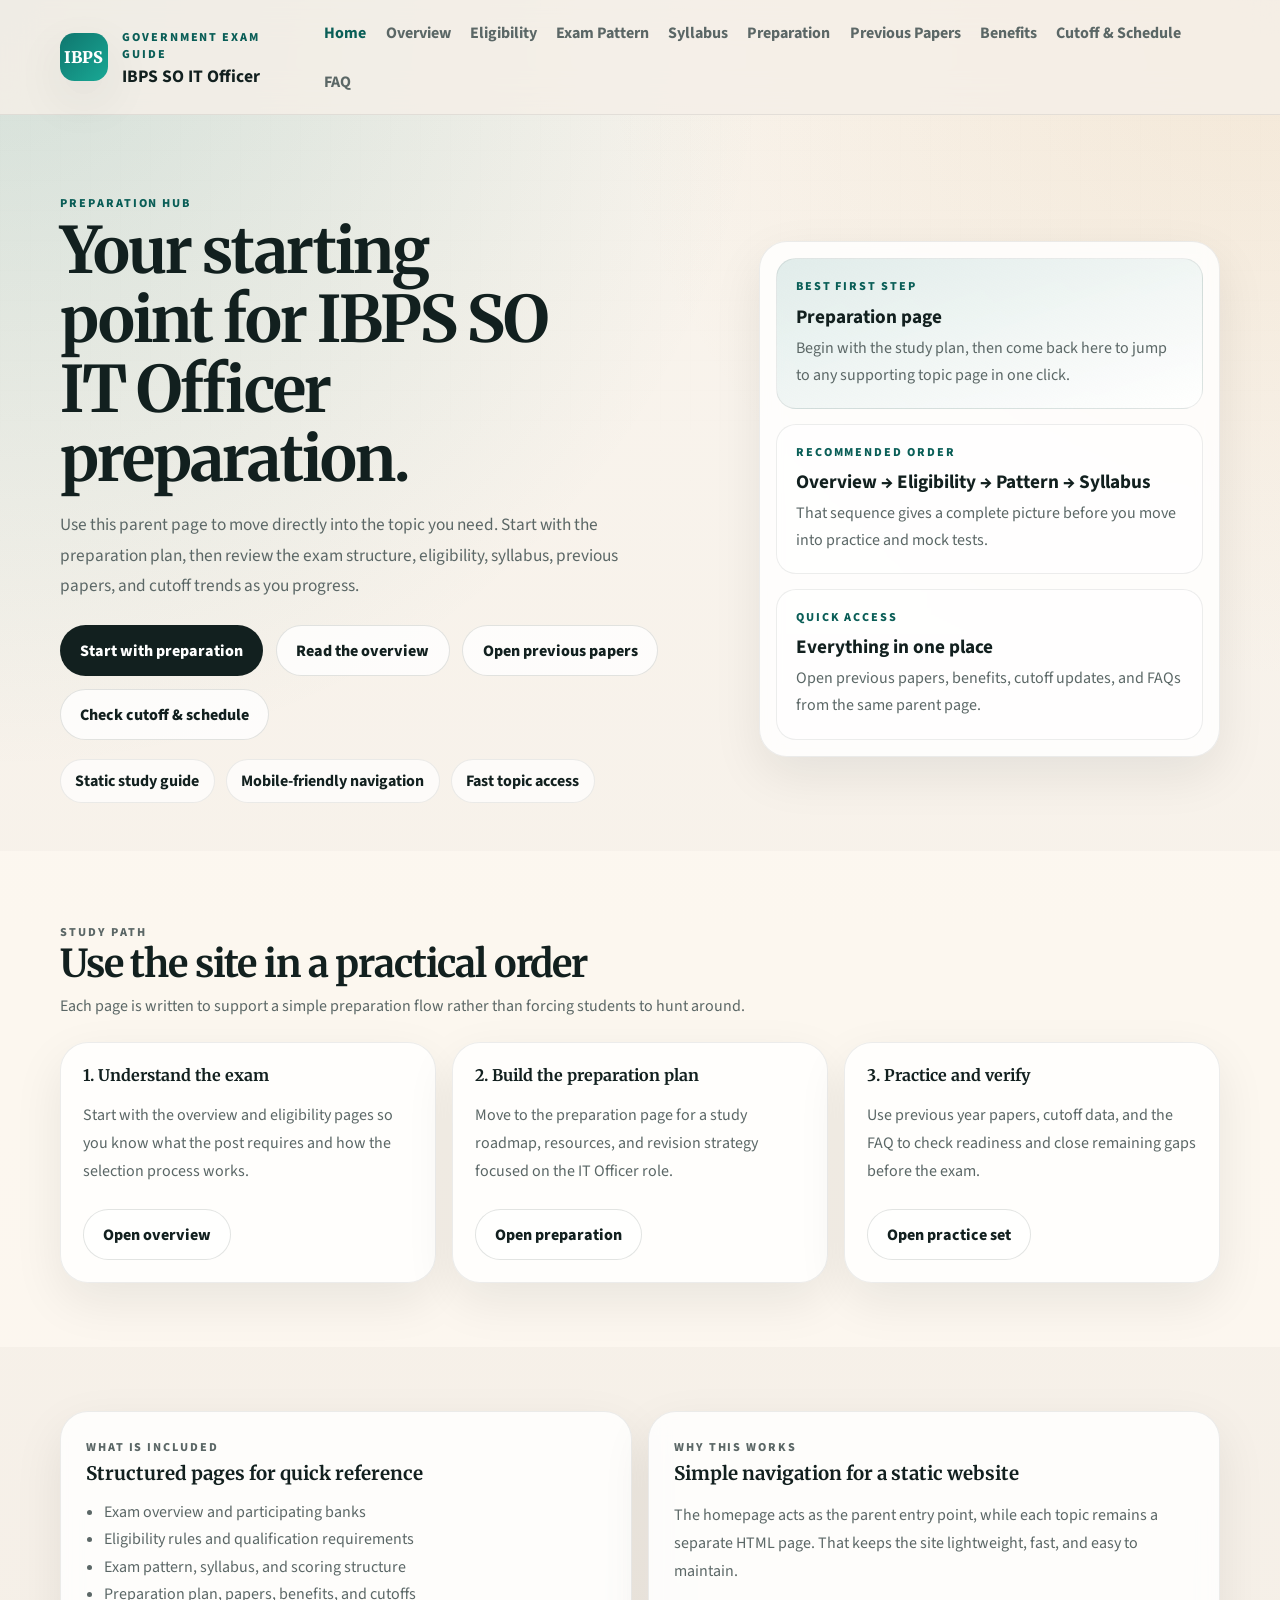
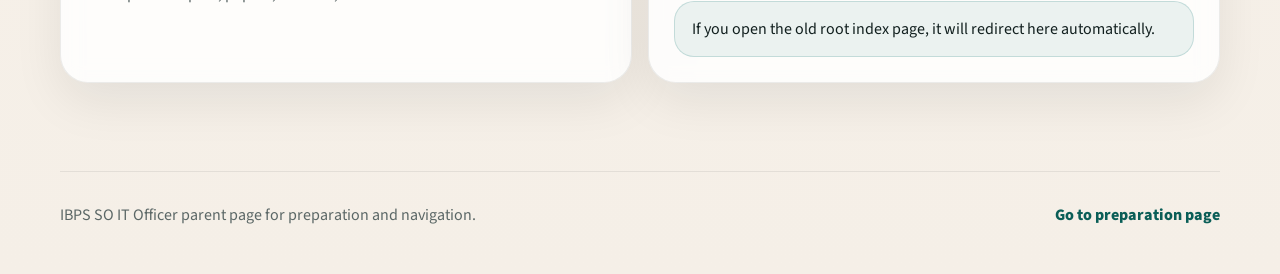
==== IBPS_SO_(IT_Officer)/parent.html @ 73d6515c "first" ====
<!doctype html>
<html lang="en">
  <head>
    <meta charset="utf-8" />
    <meta name="viewport" content="width=device-width, initial-scale=1" />
    <meta name="description" content="Central landing page for IBPS SO IT Officer preparation with quick links to overview, eligibility, exam pattern, syllabus, preparation, papers, benefits, cutoff, and FAQ." />
    <title>IBPS SO IT Officer | Preparation Hub</title>
    <link rel="preconnect" href="https://fonts.googleapis.com" />
    <link rel="preconnect" href="https://fonts.gstatic.com" crossorigin />
    <link href="https://fonts.googleapis.com/css2?family=Source+Sans+3:wght@400;500;600;700;800;900&family=Merriweather:wght@700;900&display=swap" rel="stylesheet" />
    <link rel="stylesheet" href="assets/css/style.css" />
    <script defer src="assets/js/main.js"></script>
  </head>
  <body data-page="home">
    <a class="skip-link" href="#main-content">Skip to content</a>

    <header class="site-header">
      <div class="container header-inner">
        <div class="brand">
          <span class="brand-mark">IBPS</span>
          <div>
            <p class="brand-kicker">Government exam guide</p>
            <h1>IBPS SO IT Officer</h1>
          </div>
        </div>

        <button class="menu-toggle" type="button" aria-expanded="false" aria-controls="primary-nav">
          <span></span><span></span><span></span>
          <span class="sr-only">Toggle navigation</span>
        </button>

        <nav id="primary-nav" class="primary-nav" aria-label="Primary navigation">
          <a data-nav="home" href="parent.html">Home</a>
          <a data-nav="overview" href="pages/overview.html">Overview</a>
          <a data-nav="eligibility" href="pages/eligibility.html">Eligibility</a>
          <a data-nav="pattern" href="pages/exam-pattern.html">Exam Pattern</a>
          <a data-nav="syllabus" href="pages/syllabus.html">Syllabus</a>
          <a data-nav="prep" href="pages/preparation.html">Preparation</a>
          <a data-nav="pyq" href="pages/previous-year-papers.html">Previous Papers</a>
          <a data-nav="benefits" href="pages/benefits.html">Benefits</a>
          <a data-nav="cutoff" href="pages/cutoff-schedule.html">Cutoff &amp; Schedule</a>
          <a data-nav="faq" href="pages/faq.html">FAQ</a>
        </nav>
      </div>
    </header>

    <main id="main-content">
      <section class="hero">
        <div class="container hero-grid">
          <div class="hero-copy reveal">
            <p class="eyebrow">Preparation hub</p>
            <h2>Your starting point for IBPS SO IT Officer preparation.</h2>
            <p class="hero-text">
              Use this parent page to move directly into the topic you need. Start with the preparation plan, then
              review the exam structure, eligibility, syllabus, previous papers, and cutoff trends as you progress.
            </p>
            <div class="hero-actions">
              <a class="button button-primary" href="pages/preparation.html">Start with preparation</a>
              <a class="button button-secondary" href="pages/overview.html">Read the overview</a>
              <a class="button button-secondary" href="pages/previous-year-papers.html">Open previous papers</a>
              <a class="button button-secondary" href="pages/cutoff-schedule.html">Check cutoff &amp; schedule</a>
            </div>
            <div class="page-meta">
              <span class="meta-pill">Static study guide</span>
              <span class="meta-pill">Mobile-friendly navigation</span>
              <span class="meta-pill">Fast topic access</span>
            </div>
          </div>

          <aside class="hero-panel reveal" aria-label="Quick start">
            <div class="panel-card panel-accent">
              <p class="meta-kicker">Best first step</p>
              <strong>Preparation page</strong>
              <span>Begin with the study plan, then come back here to jump to any supporting topic page in one click.</span>
            </div>
            <div class="panel-card">
              <p class="meta-kicker">Recommended order</p>
              <strong>Overview → Eligibility → Pattern → Syllabus</strong>
              <span>That sequence gives a complete picture before you move into practice and mock tests.</span>
            </div>
            <div class="panel-card">
              <p class="meta-kicker">Quick access</p>
              <strong>Everything in one place</strong>
              <span>Open previous papers, benefits, cutoff updates, and FAQs from the same parent page.</span>
            </div>
          </aside>
        </div>
      </section>

      <section class="section section-soft">
        <div class="container">
          <div class="section-heading reveal">
            <p class="section-tag">Study path</p>
            <h3>Use the site in a practical order</h3>
            <p>Each page is written to support a simple preparation flow rather than forcing students to hunt around.</p>
          </div>

          <div class="info-grid three-up reveal">
            <article class="info-card">
              <h4>1. Understand the exam</h4>
              <p>Start with the overview and eligibility pages so you know what the post requires and how the selection process works.</p>
              <div class="page-actions"><a class="button button-ghost" href="pages/overview.html">Open overview</a></div>
            </article>
            <article class="info-card">
              <h4>2. Build the preparation plan</h4>
              <p>Move to the preparation page for a study roadmap, resources, and revision strategy focused on the IT Officer role.</p>
              <div class="page-actions"><a class="button button-ghost" href="pages/preparation.html">Open preparation</a></div>
            </article>
            <article class="info-card">
              <h4>3. Practice and verify</h4>
              <p>Use previous year papers, cutoff data, and the FAQ to check readiness and close remaining gaps before the exam.</p>
              <div class="page-actions"><a class="button button-ghost" href="pages/previous-year-papers.html">Open practice set</a></div>
            </article>
          </div>
        </div>
      </section>

      <section class="section">
        <div class="container split-grid">
          <article class="feature-panel reveal">
            <p class="section-tag">What is included</p>
            <h3>Structured pages for quick reference</h3>
            <ul class="mini-list">
              <li>Exam overview and participating banks</li>
              <li>Eligibility rules and qualification requirements</li>
              <li>Exam pattern, syllabus, and scoring structure</li>
              <li>Preparation plan, papers, benefits, and cutoffs</li>
            </ul>
          </article>
          <article class="feature-panel reveal">
            <p class="section-tag">Why this works</p>
            <h3>Simple navigation for a static website</h3>
            <p>
              The homepage acts as the parent entry point, while each topic remains a separate HTML page. That keeps
              the site lightweight, fast, and easy to maintain.
            </p>
            <div class="notice">If you open the old root index page, it will redirect here automatically.</div>
          </article>
        </div>
      </section>
    </main>

    <footer class="site-footer">
      <div class="container footer-inner">
        <p>IBPS SO IT Officer parent page for preparation and navigation.</p>
        <a href="pages/preparation.html">Go to preparation page</a>
      </div>
    </footer>
  </body>
</html>
---- IBPS_SO_(IT_Officer)/assets/css/style.css ----
:root {
  --bg: #f5efe7;
  --bg-soft: #fffaf3;
  --surface: rgba(255, 255, 255, 0.82);
  --surface-strong: #ffffff;
  --text: #12201f;
  --muted: #5b6766;
  --accent: #0f766e;
  --accent-deep: #0a5e57;
  --accent-soft: rgba(15, 118, 110, 0.12);
  --border: rgba(18, 32, 31, 0.12);
  --shadow: 0 18px 50px rgba(15, 20, 20, 0.08);
  --radius-lg: 28px;
  --radius-md: 20px;
  --radius-sm: 14px;
  --container: 1160px;
}

* { box-sizing: border-box; }
html { scroll-behavior: smooth; }
body {
  margin: 0;
  font-family: "Source Sans 3", system-ui, sans-serif;
  color: var(--text);
  background:
    radial-gradient(circle at top left, rgba(15, 118, 110, 0.16), transparent 34%),
    radial-gradient(circle at top right, rgba(212, 158, 81, 0.14), transparent 30%),
    linear-gradient(180deg, #f9f4ed 0%, var(--bg) 100%);
}
body::before {
  content: "";
  position: fixed;
  inset: 0;
  pointer-events: none;
  background-image: linear-gradient(rgba(18, 32, 31, 0.03) 1px, transparent 1px), linear-gradient(90deg, rgba(18, 32, 31, 0.03) 1px, transparent 1px);
  background-size: 30px 30px;
  mask-image: linear-gradient(180deg, rgba(0, 0, 0, 0.18), transparent 72%);
}
a { color: inherit; text-decoration: none; }
button, summary { cursor: pointer; }
img { max-width: 100%; display: block; }

.skip-link {
  position: absolute;
  left: 1rem;
  top: 1rem;
  transform: translateY(-200%);
  background: var(--text);
  color: #fff;
  padding: 0.75rem 1rem;
  border-radius: 999px;
  z-index: 1000;
}
.skip-link:focus { transform: translateY(0); }

.container {
  width: min(100% - 2rem, var(--container));
  margin: 0 auto;
}

.site-header {
  position: sticky;
  top: 0;
  z-index: 100;
  backdrop-filter: blur(18px);
  background: rgba(245, 239, 231, 0.84);
  border-bottom: 1px solid rgba(18, 32, 31, 0.08);
}
.header-inner {
  display: flex;
  align-items: center;
  justify-content: space-between;
  gap: 1rem;
  padding: 1rem 0;
}
.brand {
  display: flex;
  align-items: center;
  gap: 0.9rem;
}
.brand-mark {
  display: grid;
  place-items: center;
  width: 3rem;
  height: 3rem;
  border-radius: 0.9rem;
  background: linear-gradient(135deg, var(--accent), #19a895);
  color: #fff;
  font-family: "Merriweather", serif;
  font-weight: 900;
  box-shadow: var(--shadow);
}
.brand h1 {
  margin: 0;
  font-size: 1.1rem;
  line-height: 1.1;
}
.brand-kicker, .section-tag, .eyebrow, .eyebrow-strong, .meta-kicker, .timeline span, .step-index {
  margin: 0 0 0.25rem;
  text-transform: uppercase;
  letter-spacing: 0.16em;
  font-size: 0.76rem;
  font-weight: 800;
  color: var(--accent-deep);
}
.primary-nav {
  display: flex;
  align-items: center;
  gap: 1rem;
  flex-wrap: wrap;
}
.primary-nav a {
  color: var(--muted);
  font-weight: 700;
  padding: 0.35rem 0.1rem;
}
.primary-nav a:hover, .primary-nav a:focus-visible, .primary-nav a.is-active { color: var(--accent-deep); }
.menu-toggle {
  display: none;
  align-items: center;
  justify-content: center;
  flex-direction: column;
  gap: 0.28rem;
  width: 3rem;
  height: 3rem;
  border: 1px solid var(--border);
  border-radius: 999px;
  background: rgba(255, 255, 255, 0.72);
}
.menu-toggle span {
  width: 1.1rem;
  height: 2px;
  border-radius: 999px;
  background: var(--text);
}

.page-shell { padding: 4rem 0 3rem; }
.hero { padding: 5rem 0 3rem; }
.hero-grid, .split-grid, .page-grid { display: grid; gap: 1rem; }
.hero-grid { grid-template-columns: 1.3fr 0.9fr; align-items: center; gap: 2rem; }
.hero-copy h2, .section-heading h3, .page-title, .panel-title { margin: 0; font-family: "Merriweather", serif; line-height: 1.08; letter-spacing: -0.03em; }
.hero-copy h2 { font-size: clamp(2.7rem, 5vw, 5rem); max-width: 12ch; }
.hero-text, .section-copy, .page-copy, .info-card p, .detail-card p, .pattern-card p, .note-card p, .resource-card p, .feature-panel p, .faq-card p, .roadmap p, .timeline p { color: var(--muted); line-height: 1.75; }
.hero-text { margin: 1.1rem 0 0; max-width: 62ch; font-size: 1.08rem; }
.hero-actions, .page-actions { display: flex; flex-wrap: wrap; gap: 0.8rem; margin-top: 1.5rem; }
.button {
  display: inline-flex; align-items: center; justify-content: center;
  min-height: 3.15rem; padding: 0.85rem 1.2rem;
  border-radius: 999px; font-weight: 800; border: 1px solid transparent;
}
.button-primary { background: var(--text); color: #fff; }
.button-primary:hover { background: #000; }
.button-secondary { background: rgba(255, 255, 255, 0.78); border-color: var(--border); }
.button-ghost { border-color: var(--border); background: rgba(255, 255, 255, 0.6); }

.panel-grid, .card-grid, .info-grid, .pattern-grid, .note-grid, .resource-grid, .faq-grid, .roadmap, .syllabus-grid, .timeline-grid { display: grid; gap: 1rem; }
.panel-grid { grid-template-columns: repeat(3, minmax(0, 1fr)); }
.hero-panel, .info-card, .detail-card, .pattern-card, .note-card, .resource-card, .feature-panel, .faq-card, .syllabus-card, .timeline-card, .stat-card, .callout-card {
  background: var(--surface);
  border: 1px solid rgba(18, 32, 31, 0.08);
  border-radius: var(--radius-lg);
  box-shadow: var(--shadow);
  backdrop-filter: blur(10px);
}
.hero-panel { padding: 1rem; }
.panel-card, .stat-card, .callout-card { border-radius: var(--radius-md); background: rgba(255, 255, 255, 0.6); border: 1px solid rgba(18, 32, 31, 0.08); }
.panel-card { padding: 1.2rem; margin-bottom: 0.9rem; }
.panel-card:last-child { margin-bottom: 0; }
.panel-card strong { display: block; margin: 0.45rem 0 0.25rem; font-size: 1.2rem; }
.panel-card span { color: var(--muted); line-height: 1.7; }
.panel-accent { background: linear-gradient(160deg, rgba(15, 118, 110, 0.12), rgba(255, 255, 255, 0.82)); }
.section { padding: 4rem 0; }
.section-soft { background: rgba(255, 250, 243, 0.7); }
.section-band { background: linear-gradient(180deg, rgba(15, 118, 110, 0.08), rgba(18, 32, 31, 0.02)); }
.section-heading { margin-bottom: 1.4rem; max-width: 56rem; }
.section-heading h3 { font-size: clamp(1.9rem, 3vw, 3rem); }
.section-heading p { margin: 0.5rem 0 0; color: var(--muted); line-height: 1.7; }

.info-grid.three-up { grid-template-columns: repeat(3, minmax(0, 1fr)); }
.info-grid.two-up { grid-template-columns: repeat(2, minmax(0, 1fr)); }
.info-card, .detail-card, .pattern-card, .note-card, .resource-card, .feature-panel, .faq-card, .syllabus-card, .timeline-card { padding: 1.35rem; }
.info-card h4, .detail-card h4, .pattern-card h4, .note-card h4, .resource-card h4, .feature-panel h3, .faq-card summary, .syllabus-card summary, .timeline-card h4, .page-title { margin: 0 0 0.75rem; font-family: "Merriweather", serif; }
.card-icon, .step-index { display: inline-grid; place-items: center; width: 3rem; height: 3rem; border-radius: 999px; background: var(--accent-soft); margin-bottom: 1rem; font-size: 0.82rem; }
.tag-list, .mini-list, .resource-list, .detail-card ul, .pattern-card ul, .timeline-list { margin: 0.9rem 0 0; padding-left: 1.15rem; color: var(--muted); line-height: 1.7; }
.chips { display: flex; flex-wrap: wrap; gap: 0.7rem; margin-top: 1rem; }
.chips span { padding: 0.65rem 0.9rem; border-radius: 999px; background: rgba(255, 255, 255, 0.76); border: 1px solid rgba(18, 32, 31, 0.1); font-weight: 700; }

.timeline-grid { grid-template-columns: repeat(3, minmax(0, 1fr)); }
.timeline-card { padding: 1.4rem; }
.timeline-card strong { display: block; font-size: 1.1rem; margin: 0.35rem 0 0.5rem; }
.timeline-card p { margin: 0; }

.pattern-grid { grid-template-columns: 1.1fr 1fr 0.9fr; }
.table-wrap { overflow-x: auto; border-radius: var(--radius-md); border: 1px solid rgba(18, 32, 31, 0.08); }
table { width: 100%; min-width: 480px; border-collapse: collapse; background: rgba(255, 255, 255, 0.7); }
th, td { padding: 0.9rem 1rem; text-align: left; border-bottom: 1px solid rgba(18, 32, 31, 0.08); }
th { color: var(--accent-deep); font-size: 0.87rem; text-transform: uppercase; letter-spacing: 0.04em; }
.summary-line { margin-top: 1rem; font-weight: 700; }
.highlight-card { background: linear-gradient(180deg, rgba(15, 118, 110, 0.12), rgba(255, 255, 255, 0.82)); }

.syllabus-grid { grid-template-columns: repeat(2, minmax(0, 1fr)); }
.syllabus-card { padding: 0; overflow: hidden; }
.syllabus-card summary { list-style: none; padding: 1.35rem; margin: 0; position: relative; font-size: 1.05rem; }
.syllabus-card summary::-webkit-details-marker, .faq-card summary::-webkit-details-marker { display: none; }
.syllabus-card summary::after, .faq-card summary::after {
  content: "+";
  position: absolute; right: 1.2rem; top: 1.15rem;
  display: grid; place-items: center; width: 2rem; height: 2rem;
  border-radius: 999px; background: var(--accent-soft); color: var(--accent-deep); font-weight: 900;
}
.syllabus-card[open] summary::after, .faq-card[open] summary::after { content: "−"; }
.syllabus-content { display: grid; grid-template-columns: repeat(3, minmax(0, 1fr)); gap: 1rem; padding: 0 1.35rem 1.35rem; }
.syllabus-content.two-col { grid-template-columns: repeat(2, minmax(0, 1fr)); }
.syllabus-content h4 { margin: 0 0 0.6rem; font-size: 1.02rem; }

.roadmap { grid-template-columns: repeat(3, minmax(0, 1fr)); }
.roadmap article { padding: 1.35rem; border-radius: var(--radius-lg); background: var(--surface); border: 1px solid rgba(18, 32, 31, 0.08); box-shadow: var(--shadow); }
.roadmap span, .note-kicker { color: var(--accent-deep); text-transform: uppercase; letter-spacing: 0.16em; font-size: 0.76rem; font-weight: 800; }

.resource-grid { grid-template-columns: 1.3fr 0.7fr; }
.resource-columns { display: grid; grid-template-columns: repeat(2, minmax(0, 1fr)); gap: 1rem; }
.resource-columns strong { display: block; margin-bottom: 0.25rem; }

.note-grid { grid-template-columns: repeat(2, minmax(0, 1fr)); }
.split-grid { grid-template-columns: repeat(2, minmax(0, 1fr)); }
.feature-panel { padding: 1.55rem; }
.salary-box { margin-top: 1rem; padding: 1rem 1.1rem; border-radius: var(--radius-md); background: rgba(255, 255, 255, 0.64); border: 1px solid rgba(18, 32, 31, 0.08); }
.salary-box strong { display: block; margin-bottom: 0.25rem; }

.faq-grid { grid-template-columns: repeat(3, minmax(0, 1fr)); }
.faq-card summary { list-style: none; font-size: 1.02rem; line-height: 1.4; position: relative; }
.faq-card p { margin: 0.85rem 0 0; }

.page-hero { padding: 3.5rem 0 2rem; }
.page-hero-grid { display: grid; grid-template-columns: 1.15fr 0.85fr; gap: 1.2rem; align-items: center; }
.page-title { font-size: clamp(2.2rem, 4vw, 4rem); }
.page-copy { margin: 0.8rem 0 0; max-width: 65ch; }
.page-meta { display: flex; flex-wrap: wrap; gap: 0.7rem; margin-top: 1.2rem; }
.meta-pill { padding: 0.6rem 0.9rem; border-radius: 999px; border: 1px solid rgba(18, 32, 31, 0.08); background: rgba(255, 255, 255, 0.7); font-weight: 700; }

.site-footer { padding: 1.5rem 0 2rem; }
.footer-inner { display: flex; justify-content: space-between; align-items: center; gap: 1rem; border-top: 1px solid rgba(18, 32, 31, 0.08); padding-top: 1rem; color: var(--muted); }
.footer-inner a { font-weight: 800; color: var(--accent-deep); }

.notice { padding: 1rem 1.1rem; border-radius: var(--radius-md); background: rgba(15, 118, 110, 0.08); border: 1px solid rgba(15, 118, 110, 0.18); color: var(--text); }
.muted { color: var(--muted); }
.sr-only { position: absolute; width: 1px; height: 1px; padding: 0; margin: -1px; overflow: hidden; clip: rect(0, 0, 0, 0); white-space: nowrap; border: 0; }
.reveal { animation: fadeUp 0.75s ease both; }
@keyframes fadeUp { from { opacity: 0; transform: translateY(18px); } to { opacity: 1; transform: translateY(0); } }

@media (max-width: 1024px) {
  .hero-grid, .page-hero-grid, .pattern-grid, .resource-grid, .split-grid, .faq-grid, .timeline-grid, .roadmap, .syllabus-grid, .note-grid, .info-grid.three-up, .panel-grid { grid-template-columns: 1fr; }
  .hero { padding-top: 3.8rem; }
}
@media (max-width: 760px) {
  .menu-toggle { display: inline-flex; margin-left: auto; }
  .primary-nav { display: none; width: 100%; flex-direction: column; align-items: flex-start; padding-top: 0.9rem; }
  .primary-nav.is-open { display: flex; }
  .header-inner { flex-wrap: wrap; }
  .hero-copy h2 { font-size: clamp(2.3rem, 11vw, 3.5rem); }
  .hero { padding-top: 3rem; }
  .footer-inner { flex-direction: column; align-items: flex-start; }
  .section { padding: 3rem 0; }
  .page-hero { padding-top: 3rem; }
  .resource-columns, .syllabus-content { grid-template-columns: 1fr; }
}
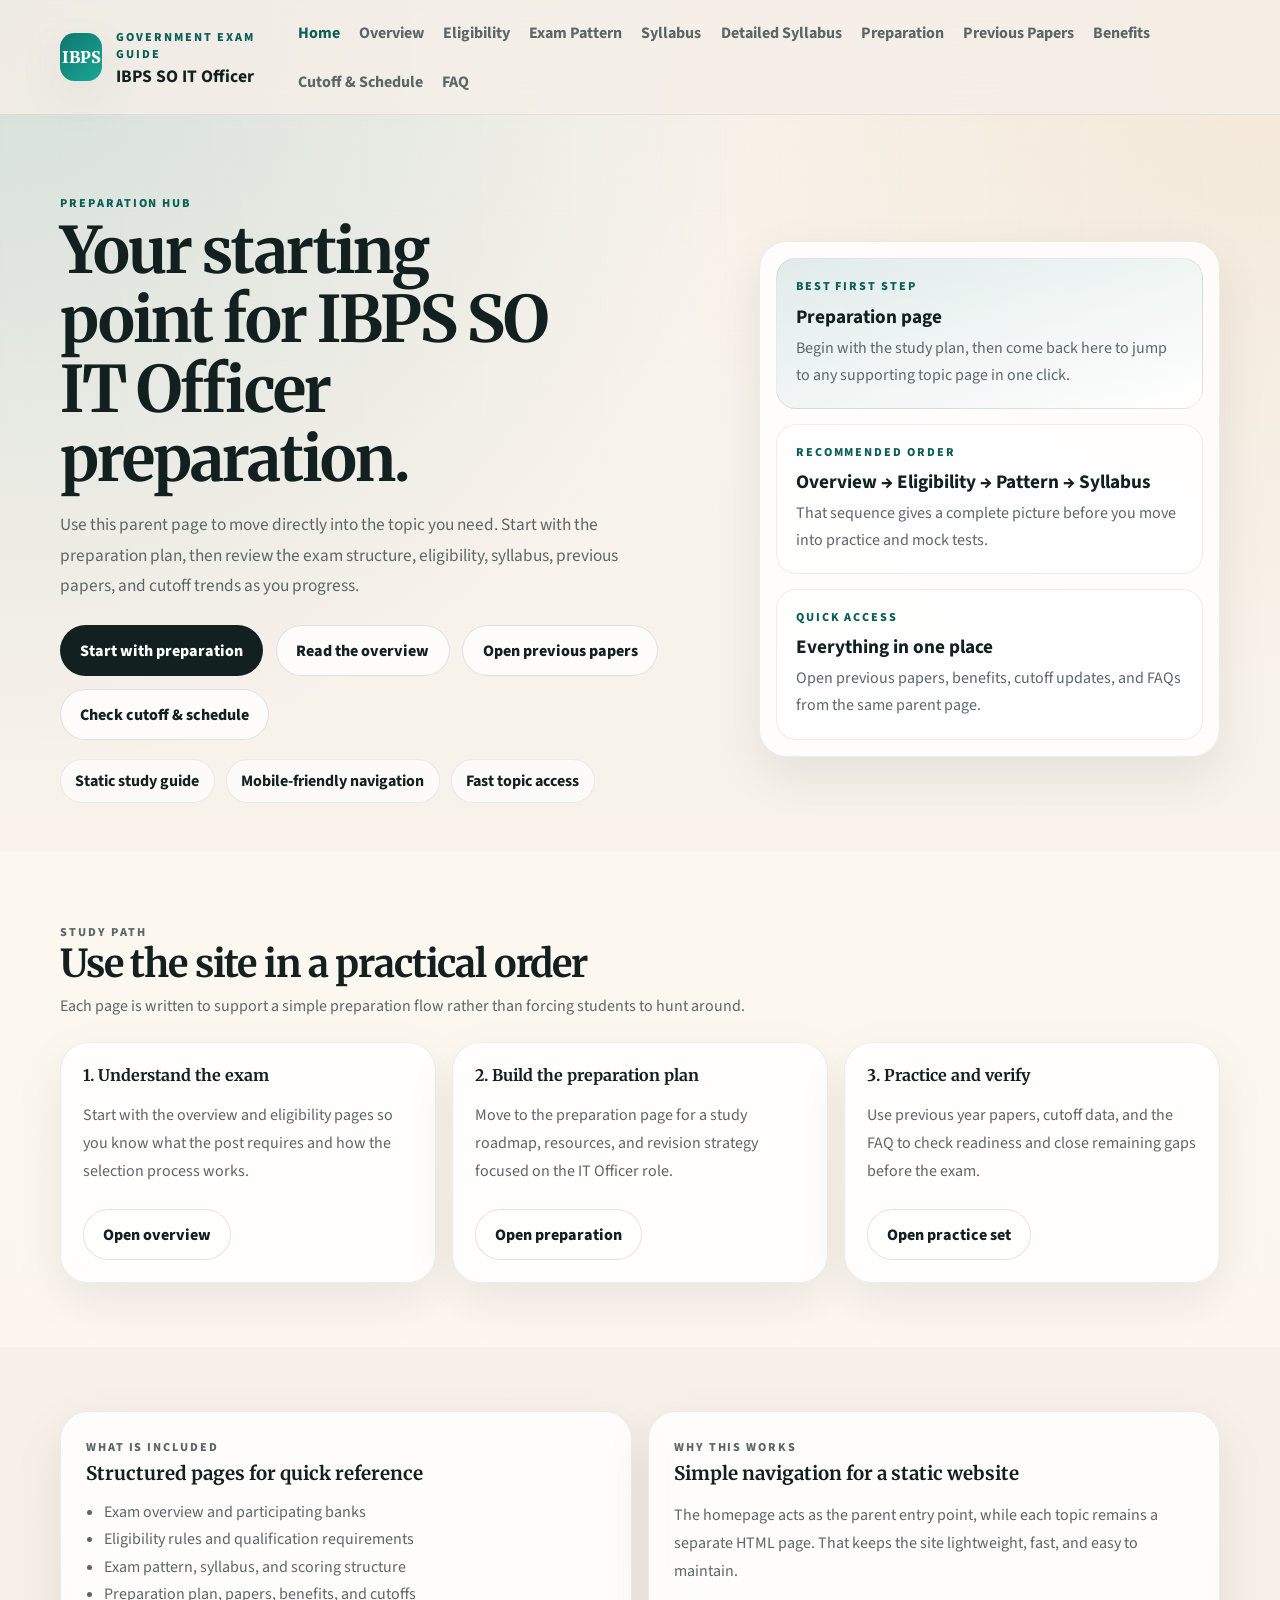
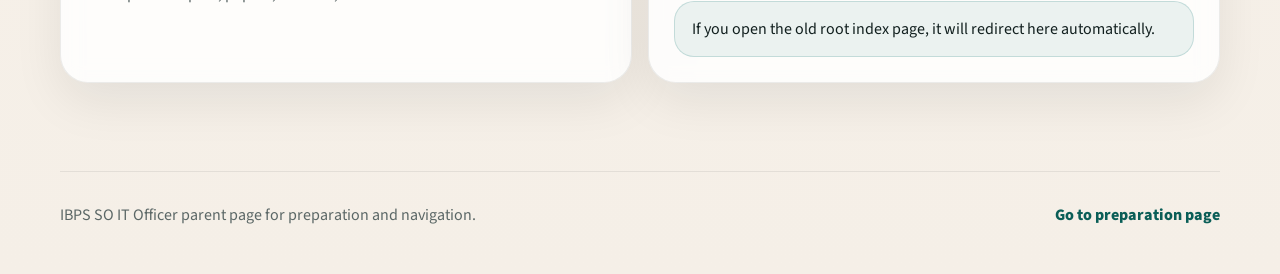
==== commit acdc6532: "Added deatail syllabus" ====
--- a/IBPS_SO_(IT_Officer)/parent.html
+++ b/IBPS_SO_(IT_Officer)/parent.html
@@ -35,6 +35,7 @@
           <a data-nav="eligibility" href="pages/eligibility.html">Eligibility</a>
           <a data-nav="pattern" href="pages/exam-pattern.html">Exam Pattern</a>
           <a data-nav="syllabus" href="pages/syllabus.html">Syllabus</a>
+          <a data-nav="syllabus" href="pages/detailed-syllabus.html">Detailed Syllabus</a>
           <a data-nav="prep" href="pages/preparation.html">Preparation</a>
           <a data-nav="pyq" href="pages/previous-year-papers.html">Previous Papers</a>
           <a data-nav="benefits" href="pages/benefits.html">Benefits</a>
